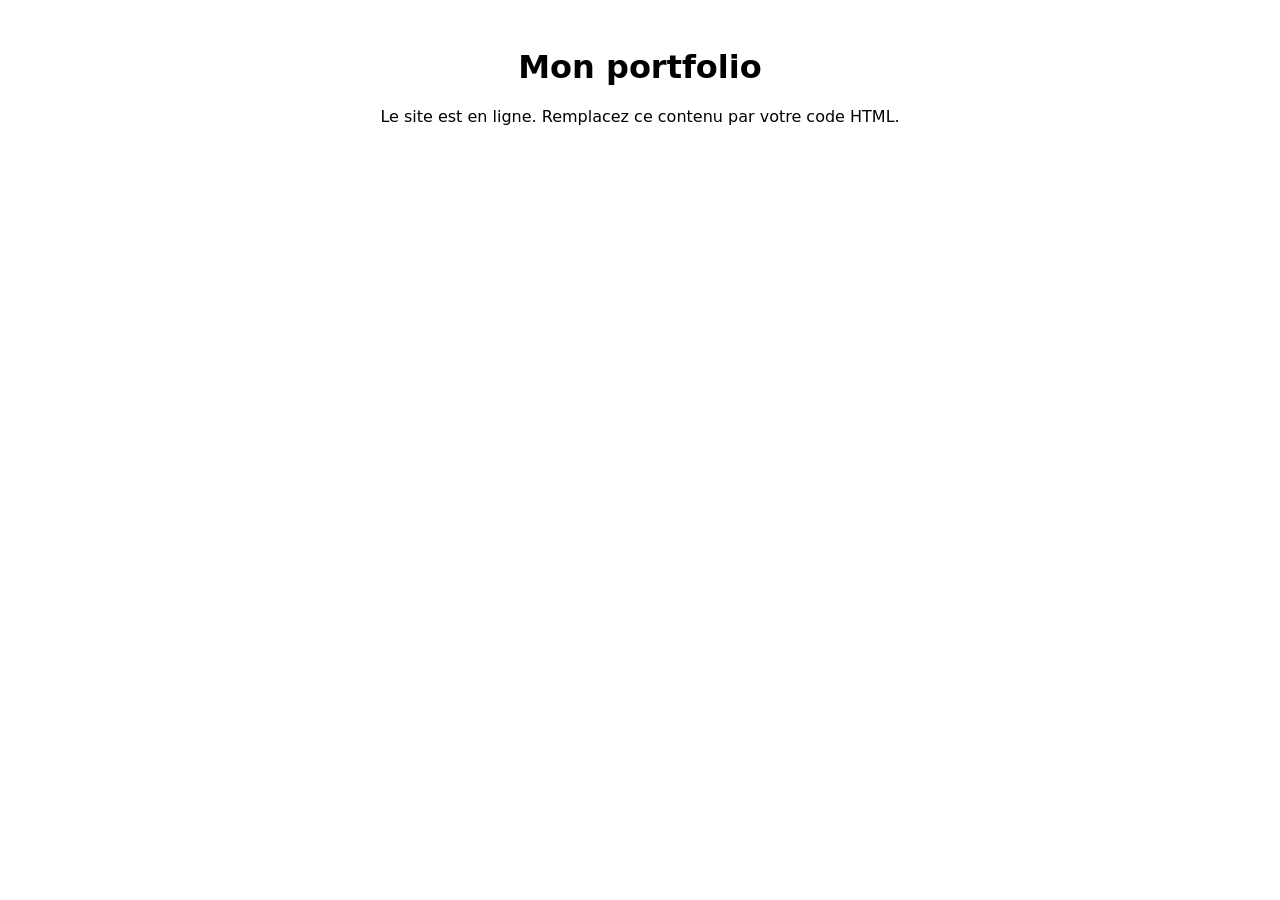
==== index.html @ 9a9c7403 "Create portfolio website" ====
<!doctype html>
<html lang="fr">
<head>
  <meta charset="utf-8">
  <meta name="viewport" content="width=device-width, initial-scale=1">
  <title>Mon portfolio</title>
  <style>
    body {
      max-width: 720px;
      margin: 3rem auto;
      padding: 0 1rem;
      font-family: system-ui, sans-serif;
      text-align: center;
    }
  </style>
</head>
<body>
  <h1>Mon portfolio</h1>
  <p>Le site est en ligne. Remplacez ce contenu par votre code HTML.</p>
</body>
</html>
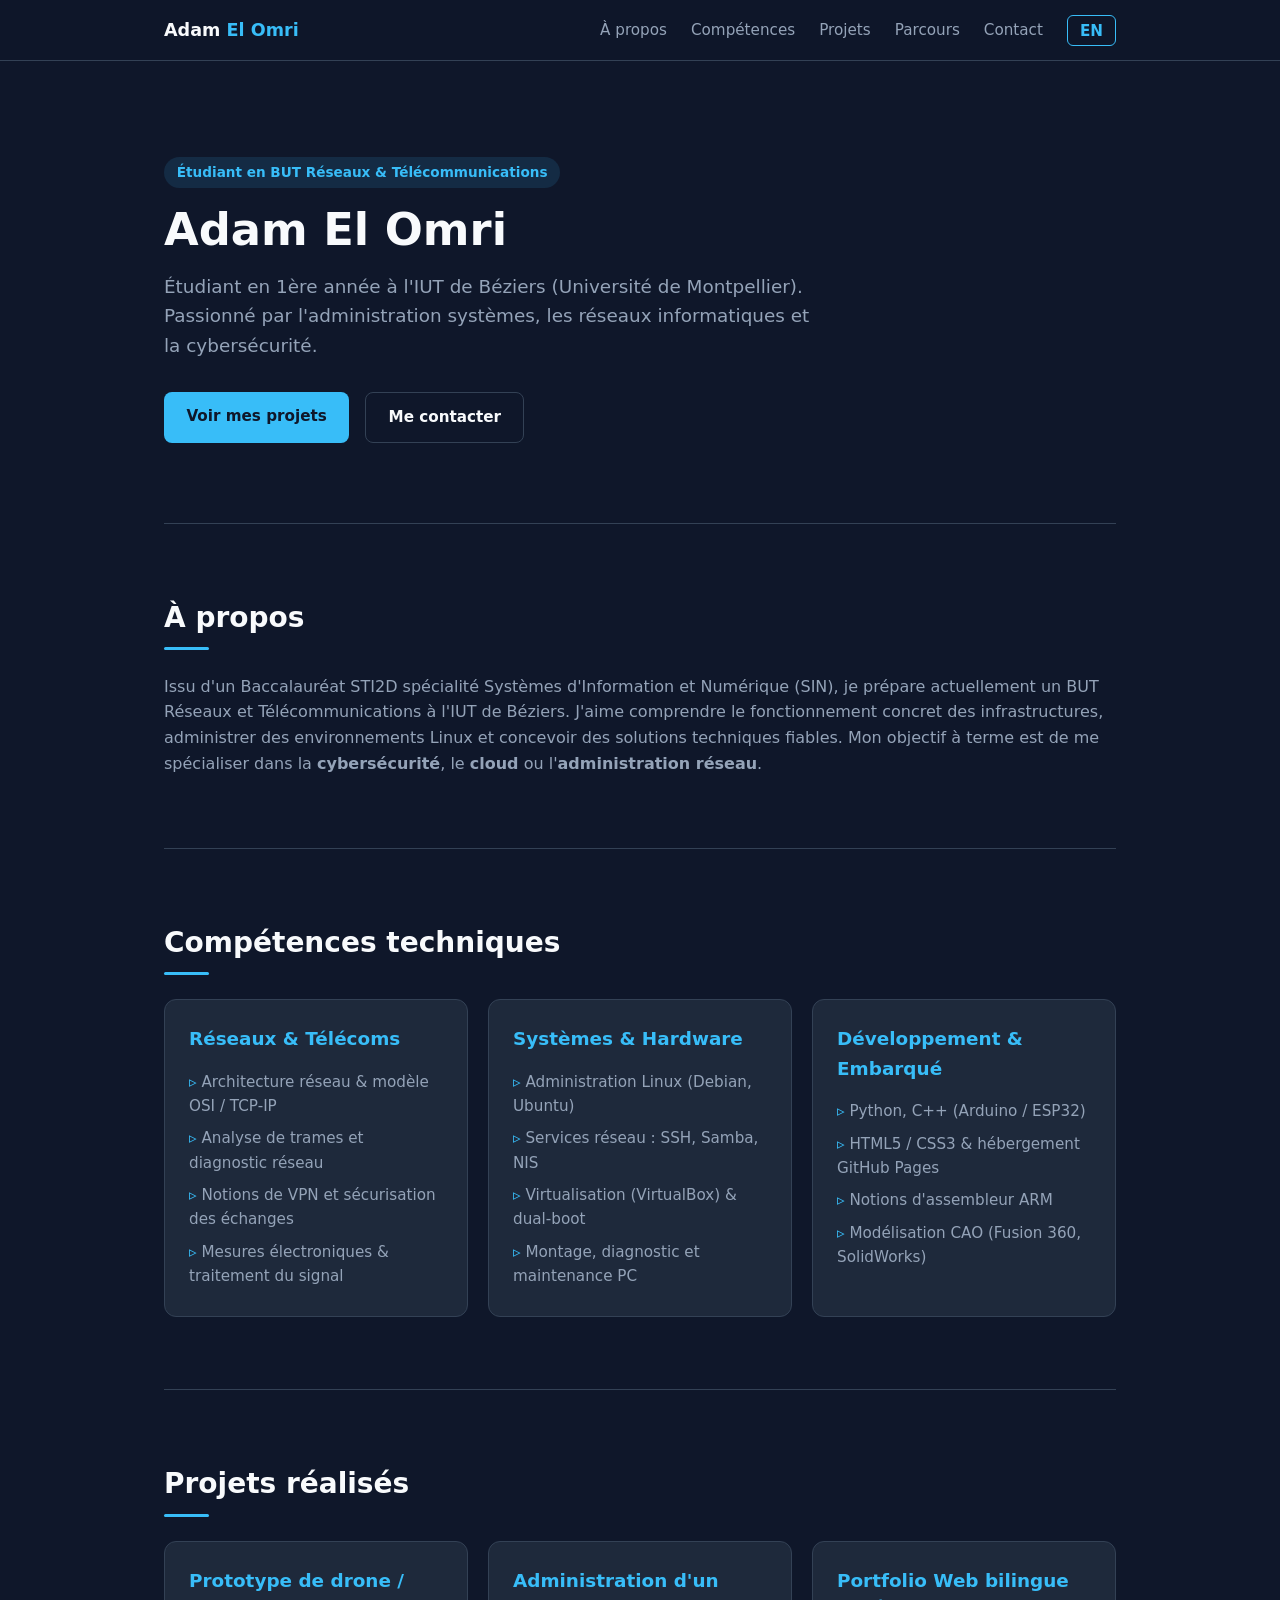
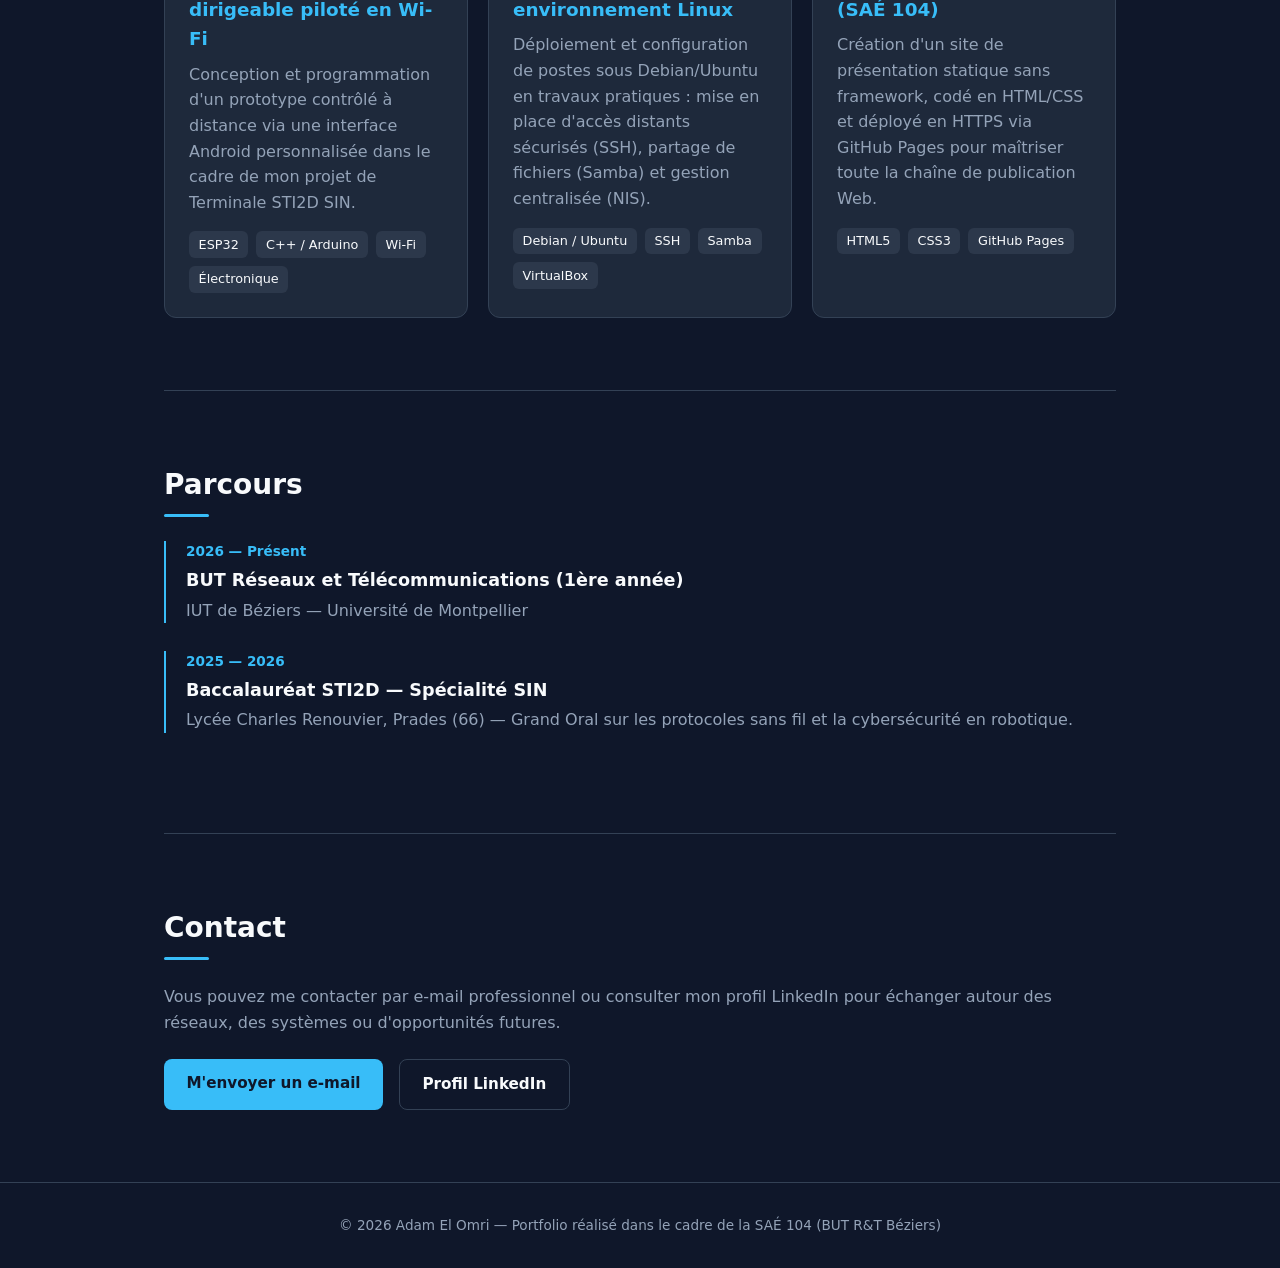
==== commit cbfef9ae: "Replace portfolio with bilingual website" ====
--- a/index.html
+++ b/index.html
@@ -1,21 +1,159 @@
-<!doctype html>
+<!DOCTYPE html>
 <html lang="fr">
 <head>
-  <meta charset="utf-8">
-  <meta name="viewport" content="width=device-width, initial-scale=1">
-  <title>Mon portfolio</title>
-  <style>
-    body {
-      max-width: 720px;
-      margin: 3rem auto;
-      padding: 0 1rem;
-      font-family: system-ui, sans-serif;
-      text-align: center;
-    }
-  </style>
+  <meta charset="UTF-8">
+  <meta name="viewport" content="width=device-width, initial-scale=1.0">
+  <title>Adam El Omri — Portfolio BUT R&T</title>
+  <link rel="stylesheet" href="style.css">
 </head>
 <body>
-  <h1>Mon portfolio</h1>
-  <p>Le site est en ligne. Remplacez ce contenu par votre code HTML.</p>
+
+  <header>
+    <nav>
+      <a href="#" class="logo">Adam <span>El Omri</span></a>
+      <ul class="nav-links">
+        <li><a href="#apropos">À propos</a></li>
+        <li><a href="#competences">Compétences</a></li>
+        <li><a href="#projets">Projets</a></li>
+        <li><a href="#parcours">Parcours</a></li>
+        <li><a href="#contact">Contact</a></li>
+        <li><a href="index-en.html" class="lang-btn">EN</a></li>
+      </ul>
+    </nav>
+  </header>
+
+  <main>
+    <section class="hero">
+      <span class="badge">Étudiant en BUT Réseaux & Télécommunications</span>
+      <h1>Adam El Omri</h1>
+      <p>
+        Étudiant en 1ère année à l'IUT de Béziers (Université de Montpellier).
+        Passionné par l'administration systèmes, les réseaux informatiques et la cybersécurité.
+      </p>
+      <div class="cta-group">
+        <a href="#projets" class="btn btn-primary">Voir mes projets</a>
+        <a href="#contact" class="btn btn-secondary">Me contacter</a>
+      </div>
+    </section>
+
+    <section id="apropos">
+      <h2>À propos</h2>
+      <p>
+        Issu d'un Baccalauréat STI2D spécialité Systèmes d'Information et Numérique (SIN), je prépare actuellement
+        un BUT Réseaux et Télécommunications à l'IUT de Béziers. J'aime comprendre le fonctionnement concret des
+        infrastructures, administrer des environnements Linux et concevoir des solutions techniques fiables.
+        Mon objectif à terme est de me spécialiser dans la <strong>cybersécurité</strong>, le <strong>cloud</strong>
+        ou l'<strong>administration réseau</strong>.
+      </p>
+    </section>
+
+    <section id="competences">
+      <h2>Compétences techniques</h2>
+      <div class="grid">
+        <div class="card">
+          <h3>Réseaux & Télécoms</h3>
+          <ul>
+            <li>Architecture réseau & modèle OSI / TCP-IP</li>
+            <li>Analyse de trames et diagnostic réseau</li>
+            <li>Notions de VPN et sécurisation des échanges</li>
+            <li>Mesures électroniques & traitement du signal</li>
+          </ul>
+        </div>
+        <div class="card">
+          <h3>Systèmes & Hardware</h3>
+          <ul>
+            <li>Administration Linux (Debian, Ubuntu)</li>
+            <li>Services réseau : SSH, Samba, NIS</li>
+            <li>Virtualisation (VirtualBox) & dual-boot</li>
+            <li>Montage, diagnostic et maintenance PC</li>
+          </ul>
+        </div>
+        <div class="card">
+          <h3>Développement & Embarqué</h3>
+          <ul>
+            <li>Python, C++ (Arduino / ESP32)</li>
+            <li>HTML5 / CSS3 & hébergement GitHub Pages</li>
+            <li>Notions d'assembleur ARM</li>
+            <li>Modélisation CAO (Fusion 360, SolidWorks)</li>
+          </ul>
+        </div>
+      </div>
+    </section>
+
+    <section id="projets">
+      <h2>Projets réalisés</h2>
+      <div class="grid">
+        <div class="card">
+          <h3>Prototype de drone / dirigeable piloté en Wi-Fi</h3>
+          <p>
+            Conception et programmation d'un prototype contrôlé à distance via une interface Android personnalisée
+            dans le cadre de mon projet de Terminale STI2D SIN.
+          </p>
+          <div class="tags">
+            <span class="tag">ESP32</span>
+            <span class="tag">C++ / Arduino</span>
+            <span class="tag">Wi-Fi</span>
+            <span class="tag">Électronique</span>
+          </div>
+        </div>
+        <div class="card">
+          <h3>Administration d'un environnement Linux</h3>
+          <p>
+            Déploiement et configuration de postes sous Debian/Ubuntu en travaux pratiques : mise en place
+            d'accès distants sécurisés (SSH), partage de fichiers (Samba) et gestion centralisée (NIS).
+          </p>
+          <div class="tags">
+            <span class="tag">Debian / Ubuntu</span>
+            <span class="tag">SSH</span>
+            <span class="tag">Samba</span>
+            <span class="tag">VirtualBox</span>
+          </div>
+        </div>
+        <div class="card">
+          <h3>Portfolio Web bilingue (SAÉ 104)</h3>
+          <p>
+            Création d'un site de présentation statique sans framework, codé en HTML/CSS et déployé en HTTPS
+            via GitHub Pages pour maîtriser toute la chaîne de publication Web.
+          </p>
+          <div class="tags">
+            <span class="tag">HTML5</span>
+            <span class="tag">CSS3</span>
+            <span class="tag">GitHub Pages</span>
+          </div>
+        </div>
+      </div>
+    </section>
+
+    <section id="parcours">
+      <h2>Parcours</h2>
+      <div class="timeline-item">
+        <div class="timeline-date">2026 — Présent</div>
+        <div class="timeline-title">BUT Réseaux et Télécommunications (1ère année)</div>
+        <p>IUT de Béziers — Université de Montpellier</p>
+      </div>
+      <div class="timeline-item">
+        <div class="timeline-date">2025 — 2026</div>
+        <div class="timeline-title">Baccalauréat STI2D — Spécialité SIN</div>
+        <p>Lycée Charles Renouvier, Prades (66) — Grand Oral sur les protocoles sans fil et la cybersécurité en robotique.</p>
+      </div>
+    </section>
+
+    <section id="contact">
+      <h2>Contact</h2>
+      <p style="margin-bottom: 1.5rem;">
+        Vous pouvez me contacter par e-mail professionnel ou consulter mon profil LinkedIn pour échanger
+        autour des réseaux, des systèmes ou d'opportunités futures.
+      </p>
+      <div class="cta-group">
+        <a href="mailto:prenom.nom.pro@gmail.com" class="btn btn-primary">M'envoyer un e-mail</a>
+        <a href="https://www.linkedin.com/in/ton-profil/" target="_blank" rel="noopener noreferrer" class="btn btn-secondary">Profil LinkedIn</a>
+      </div>
+    </section>
+  </main>
+
+  <footer>
+    © 2026 Adam El Omri — Portfolio réalisé dans le cadre de la SAÉ 104 (BUT R&T Béziers)
+  </footer>
+
 </body>
 </html>
--- a/style.css
+++ b/style.css
@@ -0,0 +1,266 @@
+:root {
+  --bg: #0f172a;
+  --surface: #1e293b;
+  --text: #f8fafc;
+  --muted: #94a3b8;
+  --accent: #38bdf8;
+  --accent-hover: #0284c7;
+  --border: #334155;
+}
+
+* {
+  box-sizing: border-box;
+  margin: 0;
+  padding: 0;
+}
+
+html {
+  scroll-behavior: smooth;
+}
+
+body {
+  font-family: system-ui, -apple-system, BlinkMacSystemFont, "Segoe UI", Roboto, sans-serif;
+  background-color: var(--bg);
+  color: var(--text);
+  line-height: 1.6;
+}
+
+header {
+  position: sticky;
+  top: 0;
+  background: rgba(15, 23, 42, 0.9);
+  backdrop-filter: blur(10px);
+  border-bottom: 1px solid var(--border);
+  z-index: 100;
+}
+
+nav {
+  max-width: 1000px;
+  margin: 0 auto;
+  padding: 1rem 1.5rem;
+  display: flex;
+  justify-content: space-between;
+  align-items: center;
+}
+
+.logo {
+  font-weight: 700;
+  font-size: 1.1rem;
+  color: var(--text);
+  text-decoration: none;
+}
+
+.logo span {
+  color: var(--accent);
+}
+
+.nav-links {
+  display: flex;
+  align-items: center;
+  gap: 1.5rem;
+  list-style: none;
+}
+
+.nav-links a {
+  color: var(--muted);
+  text-decoration: none;
+  font-size: 0.95rem;
+  transition: color 0.2s;
+}
+
+.nav-links a:hover {
+  color: var(--text);
+}
+
+.lang-btn {
+  padding: 0.35rem 0.75rem;
+  border: 1px solid var(--accent);
+  border-radius: 6px;
+  color: var(--accent) !important;
+  font-weight: 600;
+}
+
+.lang-btn:hover {
+  background: var(--accent);
+  color: var(--bg) !important;
+}
+
+main {
+  max-width: 1000px;
+  margin: 0 auto;
+  padding: 0 1.5rem;
+}
+
+section {
+  padding: 4.5rem 0;
+  border-bottom: 1px solid var(--border);
+}
+
+section:last-child {
+  border-bottom: none;
+}
+
+h1 {
+  font-size: 2.8rem;
+  line-height: 1.15;
+  margin-bottom: 1rem;
+}
+
+h2 {
+  font-size: 1.75rem;
+  margin-bottom: 1.5rem;
+  color: var(--text);
+}
+
+h2::after {
+  content: "";
+  display: block;
+  width: 45px;
+  height: 3px;
+  background: var(--accent);
+  margin-top: 0.4rem;
+  border-radius: 2px;
+}
+
+h3 {
+  font-size: 1.15rem;
+  margin-bottom: 0.5rem;
+  color: var(--accent);
+}
+
+p {
+  color: var(--muted);
+}
+
+.hero {
+  padding: 6rem 0 5rem;
+}
+
+.badge {
+  display: inline-block;
+  padding: 0.3rem 0.8rem;
+  background: rgba(56, 189, 248, 0.12);
+  color: var(--accent);
+  border-radius: 999px;
+  font-size: 0.85rem;
+  font-weight: 600;
+  margin-bottom: 1rem;
+}
+
+.hero p {
+  font-size: 1.15rem;
+  max-width: 650px;
+  margin-bottom: 2rem;
+}
+
+.cta-group {
+  display: flex;
+  gap: 1rem;
+  flex-wrap: wrap;
+}
+
+.btn {
+  display: inline-block;
+  padding: 0.75rem 1.4rem;
+  border-radius: 8px;
+  text-decoration: none;
+  font-weight: 600;
+  font-size: 0.95rem;
+  transition: all 0.2s;
+}
+
+.btn-primary {
+  background: var(--accent);
+  color: var(--bg);
+}
+
+.btn-primary:hover {
+  background: var(--accent-hover);
+  color: var(--text);
+}
+
+.btn-secondary {
+  border: 1px solid var(--border);
+  color: var(--text);
+}
+
+.btn-secondary:hover {
+  border-color: var(--accent);
+  color: var(--accent);
+}
+
+.grid {
+  display: grid;
+  grid-template-columns: repeat(auto-fit, minmax(260px, 1fr));
+  gap: 1.25rem;
+}
+
+.card {
+  background: var(--surface);
+  border: 1px solid var(--border);
+  border-radius: 12px;
+  padding: 1.5rem;
+}
+
+.card ul {
+  list-style: none;
+  margin-top: 0.75rem;
+}
+
+.card li {
+  color: var(--muted);
+  font-size: 0.95rem;
+  padding: 0.25rem 0;
+}
+
+.card li::before {
+  content: "▹ ";
+  color: var(--accent);
+}
+
+.tags {
+  display: flex;
+  flex-wrap: wrap;
+  gap: 0.5rem;
+  margin-top: 1rem;
+}
+
+.tag {
+  font-size: 0.8rem;
+  padding: 0.2rem 0.6rem;
+  background: rgba(148, 163, 184, 0.12);
+  color: var(--text);
+  border-radius: 6px;
+}
+
+.timeline-item {
+  border-left: 2px solid var(--accent);
+  padding-left: 1.25rem;
+  margin-bottom: 1.75rem;
+}
+
+.timeline-date {
+  font-size: 0.85rem;
+  color: var(--accent);
+  font-weight: 600;
+}
+
+.timeline-title {
+  font-size: 1.1rem;
+  color: var(--text);
+  font-weight: 600;
+  margin: 0.2rem 0;
+}
+
+footer {
+  text-align: center;
+  padding: 2rem 1.5rem;
+  color: var(--muted);
+  font-size: 0.85rem;
+  border-top: 1px solid var(--border);
+}
+
+@media (max-width: 640px) {
+  h1 { font-size: 2rem; }
+  .nav-links li:not(:last-child) { display: none; }
+}
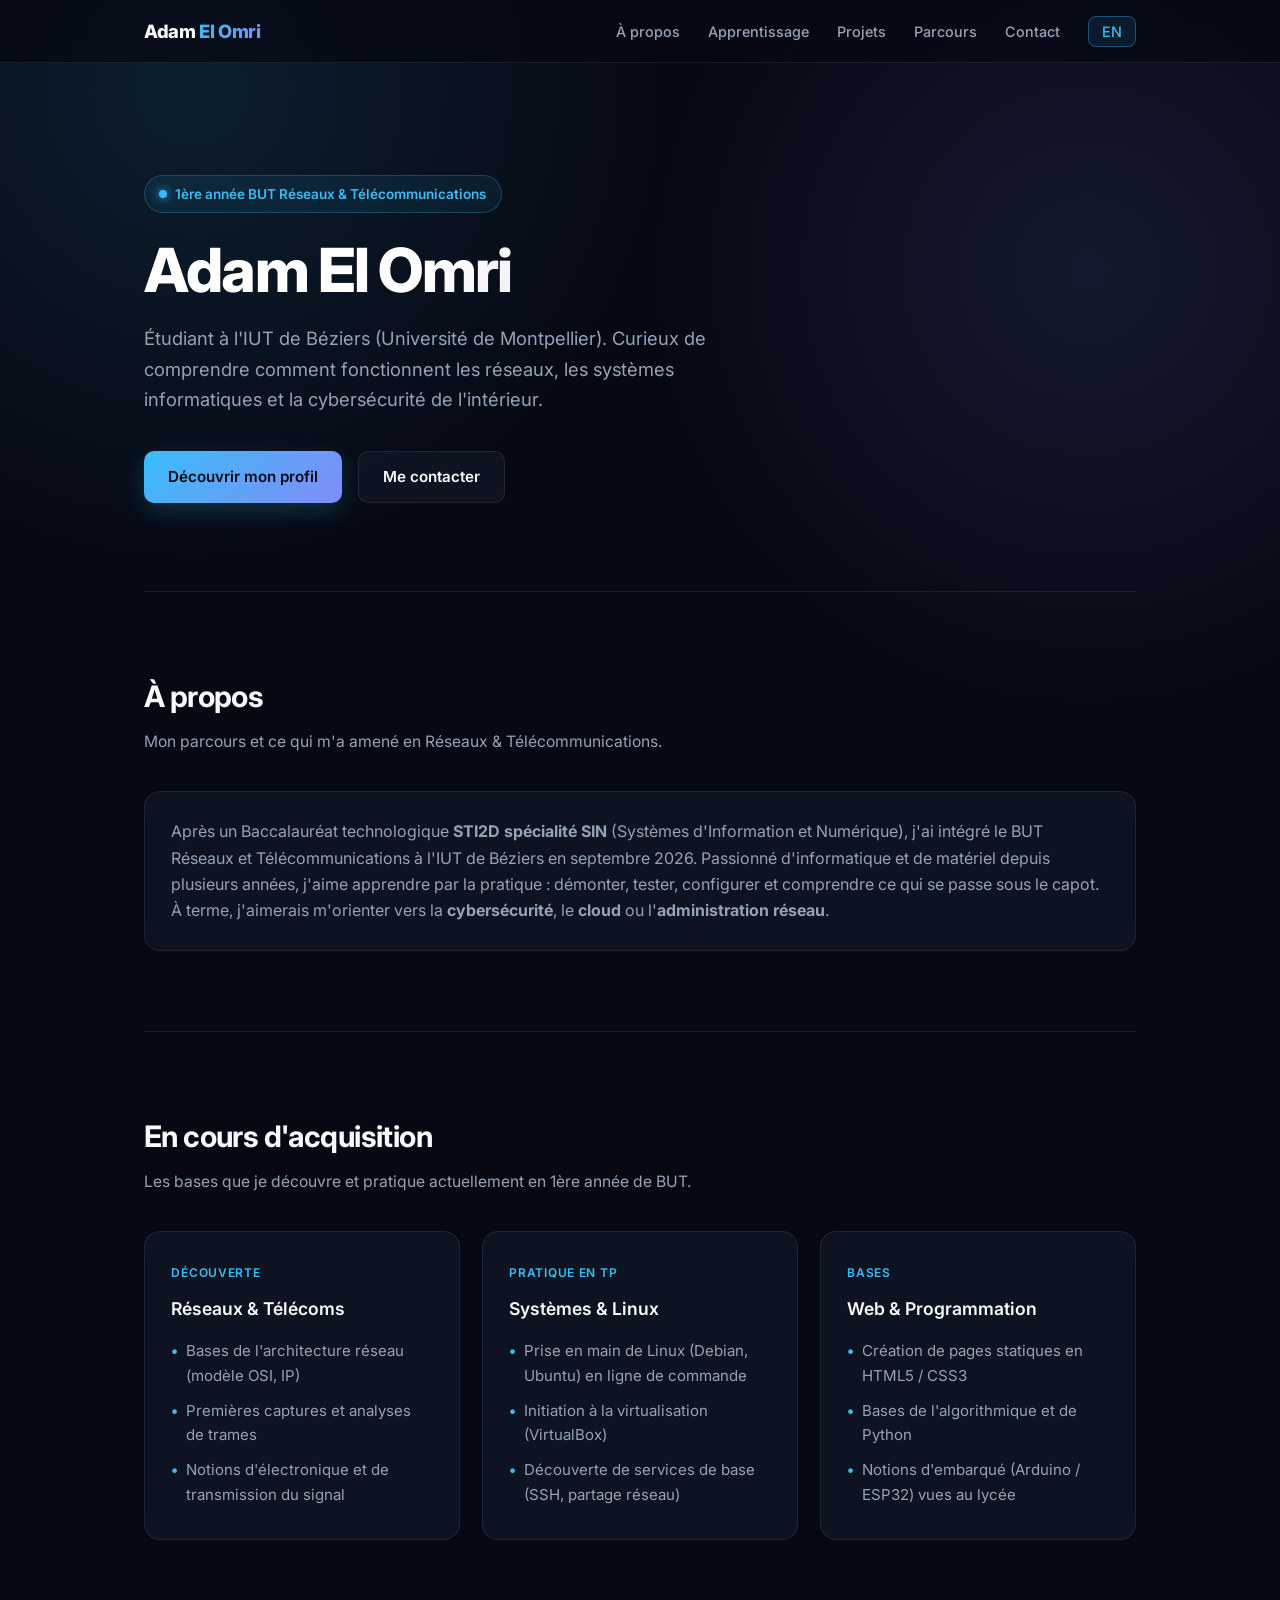
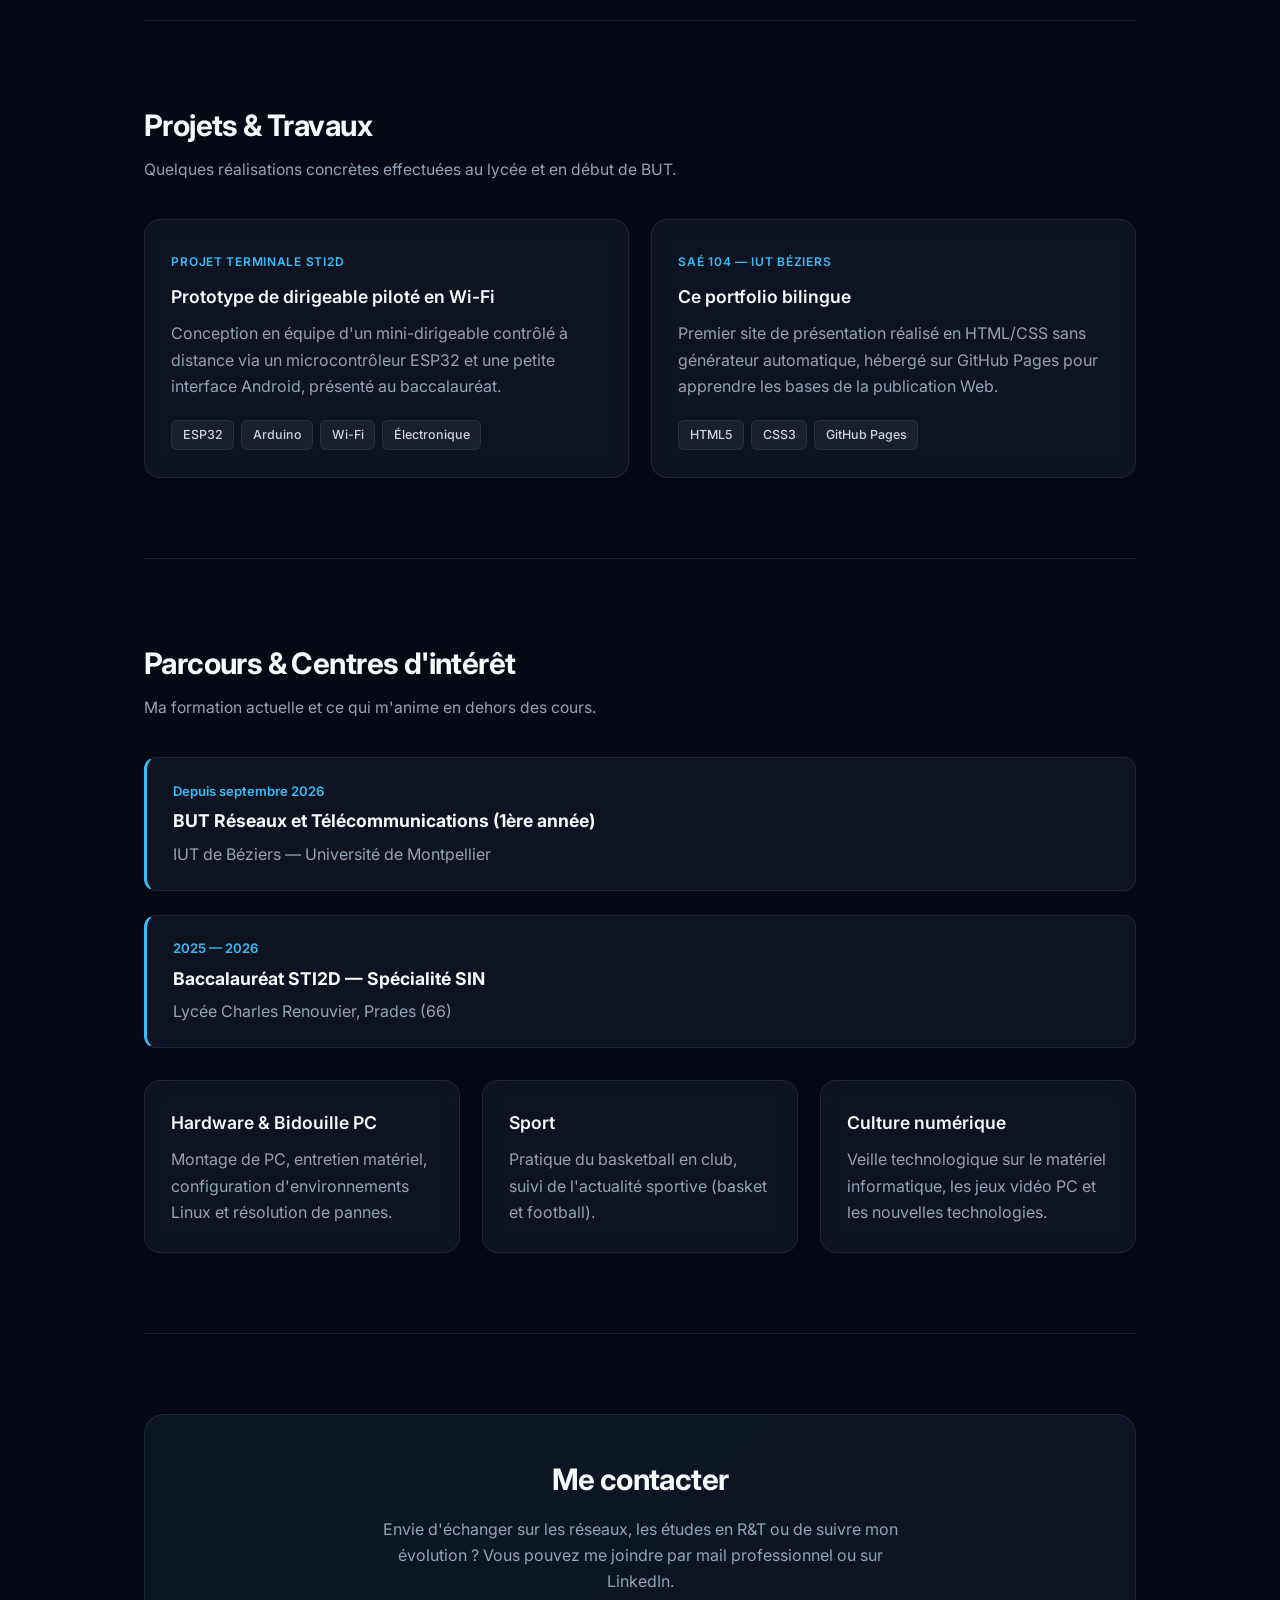
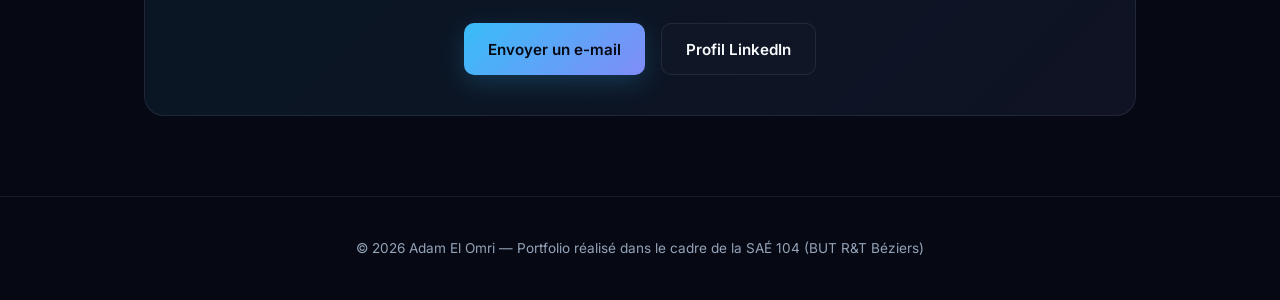
==== commit 9fb06f5a: "Apply updated bilingual portfolio design" ====
--- a/index.html
+++ b/index.html
@@ -3,7 +3,7 @@
 <head>
   <meta charset="UTF-8">
   <meta name="viewport" content="width=device-width, initial-scale=1.0">
-  <title>Adam El Omri — Portfolio BUT R&T</title>
+  <title>Adam El Omri — Étudiant en BUT R&T</title>
   <link rel="stylesheet" href="style.css">
 </head>
 <body>
@@ -13,7 +13,7 @@
       <a href="#" class="logo">Adam <span>El Omri</span></a>
       <ul class="nav-links">
         <li><a href="#apropos">À propos</a></li>
-        <li><a href="#competences">Compétences</a></li>
+        <li><a href="#apprentissage">Apprentissage</a></li>
         <li><a href="#projets">Projets</a></li>
         <li><a href="#parcours">Parcours</a></li>
         <li><a href="#contact">Contact</a></li>
@@ -24,96 +24,90 @@
 
   <main>
     <section class="hero">
-      <span class="badge">Étudiant en BUT Réseaux & Télécommunications</span>
+      <div class="badge"><span class="dot"></span> 1ère année BUT Réseaux & Télécommunications</div>
       <h1>Adam El Omri</h1>
       <p>
-        Étudiant en 1ère année à l'IUT de Béziers (Université de Montpellier).
-        Passionné par l'administration systèmes, les réseaux informatiques et la cybersécurité.
+        Étudiant à l'IUT de Béziers (Université de Montpellier). Curieux de comprendre comment fonctionnent 
+        les réseaux, les systèmes informatiques et la cybersécurité de l'intérieur.
       </p>
       <div class="cta-group">
-        <a href="#projets" class="btn btn-primary">Voir mes projets</a>
+        <a href="#apprentissage" class="btn btn-primary">Découvrir mon profil</a>
         <a href="#contact" class="btn btn-secondary">Me contacter</a>
       </div>
     </section>
 
     <section id="apropos">
       <h2>À propos</h2>
-      <p>
-        Issu d'un Baccalauréat STI2D spécialité Systèmes d'Information et Numérique (SIN), je prépare actuellement
-        un BUT Réseaux et Télécommunications à l'IUT de Béziers. J'aime comprendre le fonctionnement concret des
-        infrastructures, administrer des environnements Linux et concevoir des solutions techniques fiables.
-        Mon objectif à terme est de me spécialiser dans la <strong>cybersécurité</strong>, le <strong>cloud</strong>
-        ou l'<strong>administration réseau</strong>.
-      </p>
+      <p class="section-sub">Mon parcours et ce qui m'a amené en Réseaux & Télécommunications.</p>
+      <div class="card">
+        <p>
+          Après un Baccalauréat technologique <strong>STI2D spécialité SIN</strong> (Systèmes d'Information et Numérique), 
+          j'ai intégré le BUT Réseaux et Télécommunications à l'IUT de Béziers en septembre 2026. 
+          Passionné d'informatique et de matériel depuis plusieurs années, j'aime apprendre par la pratique : démonter, 
+          tester, configurer et comprendre ce qui se passe sous le capot. À terme, j'aimerais m'orienter vers 
+          la <strong>cybersécurité</strong>, le <strong>cloud</strong> ou l'<strong>administration réseau</strong>.
+        </p>
+      </div>
     </section>
 
-    <section id="competences">
-      <h2>Compétences techniques</h2>
+    <section id="apprentissage">
+      <h2>En cours d'acquisition</h2>
+      <p class="section-sub">Les bases que je découvre et pratique actuellement en 1ère année de BUT.</p>
       <div class="grid">
         <div class="card">
+          <span class="card-label">Découverte</span>
           <h3>Réseaux & Télécoms</h3>
           <ul>
-            <li>Architecture réseau & modèle OSI / TCP-IP</li>
-            <li>Analyse de trames et diagnostic réseau</li>
-            <li>Notions de VPN et sécurisation des échanges</li>
-            <li>Mesures électroniques & traitement du signal</li>
+            <li>Bases de l'architecture réseau (modèle OSI, IP)</li>
+            <li>Premières captures et analyses de trames</li>
+            <li>Notions d'électronique et de transmission du signal</li>
           </ul>
         </div>
         <div class="card">
-          <h3>Systèmes & Hardware</h3>
+          <span class="card-label">Pratique en TP</span>
+          <h3>Systèmes & Linux</h3>
           <ul>
-            <li>Administration Linux (Debian, Ubuntu)</li>
-            <li>Services réseau : SSH, Samba, NIS</li>
-            <li>Virtualisation (VirtualBox) & dual-boot</li>
-            <li>Montage, diagnostic et maintenance PC</li>
+            <li>Prise en main de Linux (Debian, Ubuntu) en ligne de commande</li>
+            <li>Initiation à la virtualisation (VirtualBox)</li>
+            <li>Découverte de services de base (SSH, partage réseau)</li>
           </ul>
         </div>
         <div class="card">
-          <h3>Développement & Embarqué</h3>
+          <span class="card-label">Bases</span>
+          <h3>Web & Programmation</h3>
           <ul>
-            <li>Python, C++ (Arduino / ESP32)</li>
-            <li>HTML5 / CSS3 & hébergement GitHub Pages</li>
-            <li>Notions d'assembleur ARM</li>
-            <li>Modélisation CAO (Fusion 360, SolidWorks)</li>
+            <li>Création de pages statiques en HTML5 / CSS3</li>
+            <li>Bases de l'algorithmique et de Python</li>
+            <li>Notions d'embarqué (Arduino / ESP32) vues au lycée</li>
           </ul>
         </div>
       </div>
     </section>
 
     <section id="projets">
-      <h2>Projets réalisés</h2>
+      <h2>Projets & Travaux</h2>
+      <p class="section-sub">Quelques réalisations concrètes effectuées au lycée et en début de BUT.</p>
       <div class="grid">
         <div class="card">
-          <h3>Prototype de drone / dirigeable piloté en Wi-Fi</h3>
+          <span class="card-label">Projet Terminale STI2D</span>
+          <h3>Prototype de dirigeable piloté en Wi-Fi</h3>
           <p>
-            Conception et programmation d'un prototype contrôlé à distance via une interface Android personnalisée
-            dans le cadre de mon projet de Terminale STI2D SIN.
+            Conception en équipe d'un mini-dirigeable contrôlé à distance via un microcontrôleur ESP32 
+            et une petite interface Android, présenté au baccalauréat.
           </p>
           <div class="tags">
             <span class="tag">ESP32</span>
-            <span class="tag">C++ / Arduino</span>
+            <span class="tag">Arduino</span>
             <span class="tag">Wi-Fi</span>
             <span class="tag">Électronique</span>
           </div>
         </div>
         <div class="card">
-          <h3>Administration d'un environnement Linux</h3>
+          <span class="card-label">SAÉ 104 — IUT Béziers</span>
+          <h3>Ce portfolio bilingue</h3>
           <p>
-            Déploiement et configuration de postes sous Debian/Ubuntu en travaux pratiques : mise en place
-            d'accès distants sécurisés (SSH), partage de fichiers (Samba) et gestion centralisée (NIS).
-          </p>
-          <div class="tags">
-            <span class="tag">Debian / Ubuntu</span>
-            <span class="tag">SSH</span>
-            <span class="tag">Samba</span>
-            <span class="tag">VirtualBox</span>
-          </div>
-        </div>
-        <div class="card">
-          <h3>Portfolio Web bilingue (SAÉ 104)</h3>
-          <p>
-            Création d'un site de présentation statique sans framework, codé en HTML/CSS et déployé en HTTPS
-            via GitHub Pages pour maîtriser toute la chaîne de publication Web.
+            Premier site de présentation réalisé en HTML/CSS sans générateur automatique, hébergé 
+            sur GitHub Pages pour apprendre les bases de la publication Web.
           </p>
           <div class="tags">
             <span class="tag">HTML5</span>
@@ -125,28 +119,48 @@
     </section>
 
     <section id="parcours">
-      <h2>Parcours</h2>
-      <div class="timeline-item">
-        <div class="timeline-date">2026 — Présent</div>
-        <div class="timeline-title">BUT Réseaux et Télécommunications (1ère année)</div>
-        <p>IUT de Béziers — Université de Montpellier</p>
+      <h2>Parcours & Centres d'intérêt</h2>
+      <p class="section-sub">Ma formation actuelle et ce qui m'anime en dehors des cours.</p>
+      <div class="timeline" style="margin-bottom: 2rem;">
+        <div class="timeline-item">
+          <div class="timeline-date">Depuis septembre 2026</div>
+          <div class="timeline-title">BUT Réseaux et Télécommunications (1ère année)</div>
+          <p>IUT de Béziers — Université de Montpellier</p>
+        </div>
+        <div class="timeline-item">
+          <div class="timeline-date">2025 — 2026</div>
+          <div class="timeline-title">Baccalauréat STI2D — Spécialité SIN</div>
+          <p>Lycée Charles Renouvier, Prades (66)</p>
+        </div>
       </div>
-      <div class="timeline-item">
-        <div class="timeline-date">2025 — 2026</div>
-        <div class="timeline-title">Baccalauréat STI2D — Spécialité SIN</div>
-        <p>Lycée Charles Renouvier, Prades (66) — Grand Oral sur les protocoles sans fil et la cybersécurité en robotique.</p>
+
+      <div class="grid">
+        <div class="card">
+          <h3>Hardware & Bidouille PC</h3>
+          <p>Montage de PC, entretien matériel, configuration d'environnements Linux et résolution de pannes.</p>
+        </div>
+        <div class="card">
+          <h3>Sport</h3>
+          <p>Pratique du basketball en club, suivi de l'actualité sportive (basket et football).</p>
+        </div>
+        <div class="card">
+          <h3>Culture numérique</h3>
+          <p>Veille technologique sur le matériel informatique, les jeux vidéo PC et les nouvelles technologies.</p>
+        </div>
       </div>
     </section>
 
     <section id="contact">
-      <h2>Contact</h2>
-      <p style="margin-bottom: 1.5rem;">
-        Vous pouvez me contacter par e-mail professionnel ou consulter mon profil LinkedIn pour échanger
-        autour des réseaux, des systèmes ou d'opportunités futures.
-      </p>
-      <div class="cta-group">
-        <a href="mailto:prenom.nom.pro@gmail.com" class="btn btn-primary">M'envoyer un e-mail</a>
-        <a href="https://www.linkedin.com/in/ton-profil/" target="_blank" rel="noopener noreferrer" class="btn btn-secondary">Profil LinkedIn</a>
+      <div class="contact-box">
+        <h2>Me contacter</h2>
+        <p>
+          Envie d'échanger sur les réseaux, les études en R&T ou de suivre mon évolution ? 
+          Vous pouvez me joindre par mail professionnel ou sur LinkedIn.
+        </p>
+        <div class="cta-group">
+          <a href="mailto:prenom.nom.pro@gmail.com" class="btn btn-primary">Envoyer un e-mail</a>
+          <a href="https://www.linkedin.com/in/ton-profil/" target="_blank" rel="noopener noreferrer" class="btn btn-secondary">Profil LinkedIn</a>
+        </div>
       </div>
     </section>
   </main>
@@ -156,4 +170,4 @@
   </footer>
 
 </body>
-</html>
+</html>
--- a/style.css
+++ b/style.css
@@ -1,11 +1,15 @@
+@import url('https://fonts.googleapis.com/css2?family=Inter:wght@400;500;600;700;800&display=swap');
+
 :root {
-  --bg: #0f172a;
-  --surface: #1e293b;
+  --bg: #060913;
+  --surface: rgba(17, 25, 40, 0.65);
+  --surface-hover: rgba(30, 41, 59, 0.75);
   --text: #f8fafc;
   --muted: #94a3b8;
   --accent: #38bdf8;
-  --accent-hover: #0284c7;
-  --border: #334155;
+  --accent-2: #818cf8;
+  --border: rgba(255, 255, 255, 0.08);
+  --border-hover: rgba(56, 189, 248, 0.4);
 }
 
 * {
@@ -19,23 +23,29 @@
 }
 
 body {
-  font-family: system-ui, -apple-system, BlinkMacSystemFont, "Segoe UI", Roboto, sans-serif;
+  font-family: 'Inter', system-ui, -apple-system, sans-serif;
   background-color: var(--bg);
-  color: var(--text);
-  line-height: 1.6;
-}
-
+  background-image:
+    radial-gradient(circle at 15% 10%, rgba(56, 189, 248, 0.12), transparent 35%),
+    radial-gradient(circle at 85% 30%, rgba(129, 140, 248, 0.12), transparent 35%);
+  background-attachment: fixed;
+  color: var(--text);
+  line-height: 1.65;
+}
+
+/* Navigation */
 header {
   position: sticky;
   top: 0;
-  background: rgba(15, 23, 42, 0.9);
-  backdrop-filter: blur(10px);
+  background: rgba(6, 9, 19, 0.75);
+  backdrop-filter: blur(14px);
+  -webkit-backdrop-filter: blur(14px);
   border-bottom: 1px solid var(--border);
   z-index: 100;
 }
 
 nav {
-  max-width: 1000px;
+  max-width: 1040px;
   margin: 0 auto;
   padding: 1rem 1.5rem;
   display: flex;
@@ -44,28 +54,32 @@
 }
 
 .logo {
-  font-weight: 700;
-  font-size: 1.1rem;
+  font-weight: 800;
+  font-size: 1.15rem;
+  letter-spacing: -0.02em;
   color: var(--text);
   text-decoration: none;
 }
 
 .logo span {
-  color: var(--accent);
+  background: linear-gradient(135deg, var(--accent), var(--accent-2));
+  -webkit-background-clip: text;
+  -webkit-text-fill-color: transparent;
 }
 
 .nav-links {
   display: flex;
   align-items: center;
-  gap: 1.5rem;
+  gap: 1.75rem;
   list-style: none;
 }
 
 .nav-links a {
   color: var(--muted);
   text-decoration: none;
-  font-size: 0.95rem;
-  transition: color 0.2s;
+  font-size: 0.9rem;
+  font-weight: 500;
+  transition: color 0.2s ease;
 }
 
 .nav-links a:hover {
@@ -73,11 +87,13 @@
 }
 
 .lang-btn {
-  padding: 0.35rem 0.75rem;
-  border: 1px solid var(--accent);
-  border-radius: 6px;
+  padding: 0.35rem 0.8rem;
+  background: rgba(56, 189, 248, 0.1);
+  border: 1px solid rgba(56, 189, 248, 0.35);
+  border-radius: 8px;
   color: var(--accent) !important;
   font-weight: 600;
+  transition: all 0.2s ease;
 }
 
 .lang-btn:hover {
@@ -85,14 +101,15 @@
   color: var(--bg) !important;
 }
 
+/* Layout */
 main {
-  max-width: 1000px;
+  max-width: 1040px;
   margin: 0 auto;
   padding: 0 1.5rem;
 }
 
 section {
-  padding: 4.5rem 0;
+  padding: 5rem 0;
   border-bottom: 1px solid var(--border);
 }
 
@@ -100,59 +117,76 @@
   border-bottom: none;
 }
 
-h1 {
-  font-size: 2.8rem;
-  line-height: 1.15;
-  margin-bottom: 1rem;
-}
-
-h2 {
-  font-size: 1.75rem;
-  margin-bottom: 1.5rem;
-  color: var(--text);
-}
-
-h2::after {
-  content: "";
-  display: block;
-  width: 45px;
-  height: 3px;
-  background: var(--accent);
-  margin-top: 0.4rem;
-  border-radius: 2px;
-}
-
-h3 {
-  font-size: 1.15rem;
-  margin-bottom: 0.5rem;
-  color: var(--accent);
-}
-
-p {
-  color: var(--muted);
-}
-
+/* Hero */
 .hero {
-  padding: 6rem 0 5rem;
+  padding: 7rem 0 5.5rem;
 }
 
 .badge {
-  display: inline-block;
-  padding: 0.3rem 0.8rem;
-  background: rgba(56, 189, 248, 0.12);
+  display: inline-flex;
+  align-items: center;
+  gap: 0.5rem;
+  padding: 0.4rem 0.9rem;
+  background: rgba(56, 189, 248, 0.08);
+  border: 1px solid rgba(56, 189, 248, 0.25);
   color: var(--accent);
   border-radius: 999px;
   font-size: 0.85rem;
   font-weight: 600;
-  margin-bottom: 1rem;
+  margin-bottom: 1.5rem;
+}
+
+.dot {
+  width: 8px;
+  height: 8px;
+  background: var(--accent);
+  border-radius: 50%;
+  box-shadow: 0 0 10px var(--accent);
+}
+
+h1 {
+  font-size: clamp(2.5rem, 5vw, 3.8rem);
+  font-weight: 800;
+  letter-spacing: -0.03em;
+  line-height: 1.1;
+  margin-bottom: 1.25rem;
+  background: linear-gradient(135deg, #ffffff 30%, #94a3b8 100%);
+  -webkit-background-clip: text;
+  -webkit-text-fill-color: transparent;
 }
 
 .hero p {
   font-size: 1.15rem;
-  max-width: 650px;
-  margin-bottom: 2rem;
-}
-
+  color: var(--muted);
+  max-width: 640px;
+  margin-bottom: 2.25rem;
+}
+
+h2 {
+  font-size: 1.85rem;
+  font-weight: 700;
+  letter-spacing: -0.02em;
+  margin-bottom: 0.5rem;
+}
+
+.section-sub {
+  color: var(--muted);
+  margin-bottom: 2.25rem;
+  font-size: 0.98rem;
+}
+
+h3 {
+  font-size: 1.1rem;
+  font-weight: 600;
+  color: var(--text);
+  margin-bottom: 0.6rem;
+}
+
+p {
+  color: var(--muted);
+}
+
+/* Buttons */
 .cta-group {
   display: flex;
   gap: 1rem;
@@ -160,46 +194,72 @@
 }
 
 .btn {
-  display: inline-block;
-  padding: 0.75rem 1.4rem;
-  border-radius: 8px;
+  display: inline-flex;
+  align-items: center;
+  gap: 0.5rem;
+  padding: 0.8rem 1.5rem;
+  border-radius: 10px;
   text-decoration: none;
   font-weight: 600;
   font-size: 0.95rem;
-  transition: all 0.2s;
+  transition: transform 0.2s ease, box-shadow 0.2s ease, background 0.2s ease, border-color 0.2s ease;
+}
+
+.btn:hover {
+  transform: translateY(-2px);
 }
 
 .btn-primary {
-  background: var(--accent);
-  color: var(--bg);
+  background: linear-gradient(135deg, var(--accent), var(--accent-2));
+  color: #060913;
+  box-shadow: 0 8px 24px rgba(56, 189, 248, 0.2);
 }
 
 .btn-primary:hover {
-  background: var(--accent-hover);
-  color: var(--text);
+  box-shadow: 0 12px 28px rgba(56, 189, 248, 0.35);
 }
 
 .btn-secondary {
+  background: var(--surface);
   border: 1px solid var(--border);
   color: var(--text);
 }
 
 .btn-secondary:hover {
-  border-color: var(--accent);
-  color: var(--accent);
-}
-
+  border-color: var(--border-hover);
+  background: var(--surface-hover);
+}
+
+/* Cards & Grids */
 .grid {
   display: grid;
-  grid-template-columns: repeat(auto-fit, minmax(260px, 1fr));
-  gap: 1.25rem;
+  grid-template-columns: repeat(auto-fit, minmax(280px, 1fr));
+  gap: 1.35rem;
 }
 
 .card {
   background: var(--surface);
-  border: 1px solid var(--border);
-  border-radius: 12px;
-  padding: 1.5rem;
+  backdrop-filter: blur(12px);
+  border: 1px solid var(--border);
+  border-radius: 16px;
+  padding: 1.65rem;
+  transition: transform 0.25s ease, border-color 0.25s ease, background 0.25s ease;
+}
+
+.card:hover {
+  transform: translateY(-4px);
+  border-color: var(--border-hover);
+  background: var(--surface-hover);
+}
+
+.card-label {
+  display: inline-block;
+  font-size: 0.75rem;
+  font-weight: 600;
+  text-transform: uppercase;
+  letter-spacing: 0.06em;
+  color: var(--accent);
+  margin-bottom: 0.65rem;
 }
 
 .card ul {
@@ -209,58 +269,96 @@
 
 .card li {
   color: var(--muted);
-  font-size: 0.95rem;
-  padding: 0.25rem 0;
+  font-size: 0.94rem;
+  padding: 0.3rem 0;
+  display: flex;
+  align-items: baseline;
+  gap: 0.5rem;
 }
 
 .card li::before {
-  content: "▹ ";
+  content: "•";
   color: var(--accent);
+  font-weight: bold;
 }
 
 .tags {
   display: flex;
   flex-wrap: wrap;
-  gap: 0.5rem;
-  margin-top: 1rem;
+  gap: 0.45rem;
+  margin-top: 1.25rem;
 }
 
 .tag {
-  font-size: 0.8rem;
-  padding: 0.2rem 0.6rem;
-  background: rgba(148, 163, 184, 0.12);
-  color: var(--text);
+  font-size: 0.78rem;
+  font-weight: 500;
+  padding: 0.25rem 0.65rem;
+  background: rgba(255, 255, 255, 0.05);
+  border: 1px solid var(--border);
+  color: #cbd5e1;
   border-radius: 6px;
 }
 
+/* Timeline */
+.timeline {
+  display: flex;
+  flex-direction: column;
+  gap: 1.5rem;
+}
+
 .timeline-item {
-  border-left: 2px solid var(--accent);
-  padding-left: 1.25rem;
-  margin-bottom: 1.75rem;
+  position: relative;
+  padding: 1.4rem 1.6rem;
+  background: var(--surface);
+  border: 1px solid var(--border);
+  border-left: 3px solid var(--accent);
+  border-radius: 12px;
 }
 
 .timeline-date {
-  font-size: 0.85rem;
+  font-size: 0.82rem;
+  font-weight: 600;
   color: var(--accent);
-  font-weight: 600;
+  margin-bottom: 0.25rem;
 }
 
 .timeline-title {
   font-size: 1.1rem;
-  color: var(--text);
-  font-weight: 600;
-  margin: 0.2rem 0;
-}
-
+  font-weight: 700;
+  color: var(--text);
+  margin-bottom: 0.35rem;
+}
+
+/* Contact Box */
+.contact-box {
+  background: linear-gradient(135deg, rgba(56, 189, 248, 0.08), rgba(129, 140, 248, 0.08));
+  border: 1px solid var(--border);
+  border-radius: 20px;
+  padding: 2.5rem;
+  text-align: center;
+}
+
+.contact-box p {
+  max-width: 540px;
+  margin: 0.75rem auto 1.75rem;
+}
+
+.contact-box .cta-group {
+  justify-content: center;
+}
+
+/* Footer */
 footer {
   text-align: center;
-  padding: 2rem 1.5rem;
+  padding: 2.5rem 1.5rem;
   color: var(--muted);
   font-size: 0.85rem;
   border-top: 1px solid var(--border);
 }
 
-@media (max-width: 640px) {
-  h1 { font-size: 2rem; }
+@media (max-width: 680px) {
+  .hero { padding: 4.5rem 0 3.5rem; }
+  section { padding: 3.5rem 0; }
   .nav-links li:not(:last-child) { display: none; }
-}
+  .contact-box { padding: 1.75rem; }
+}
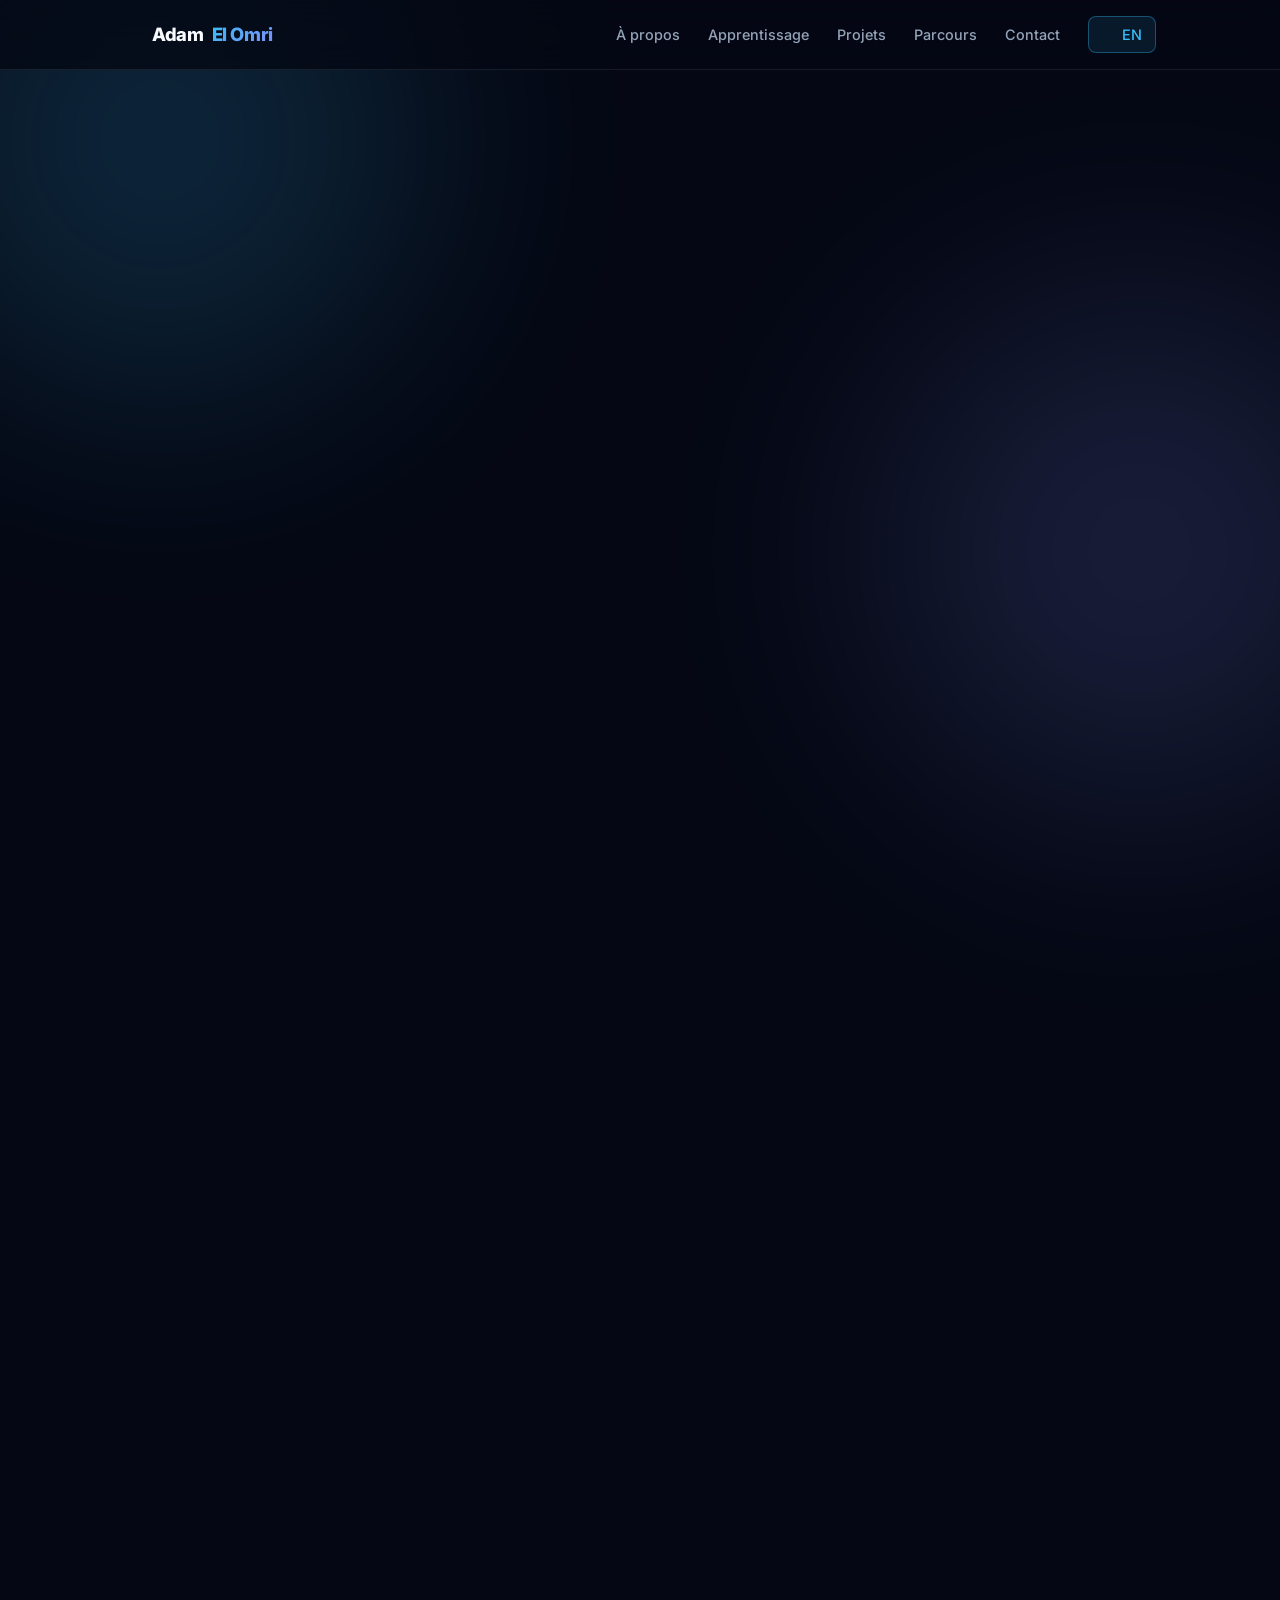
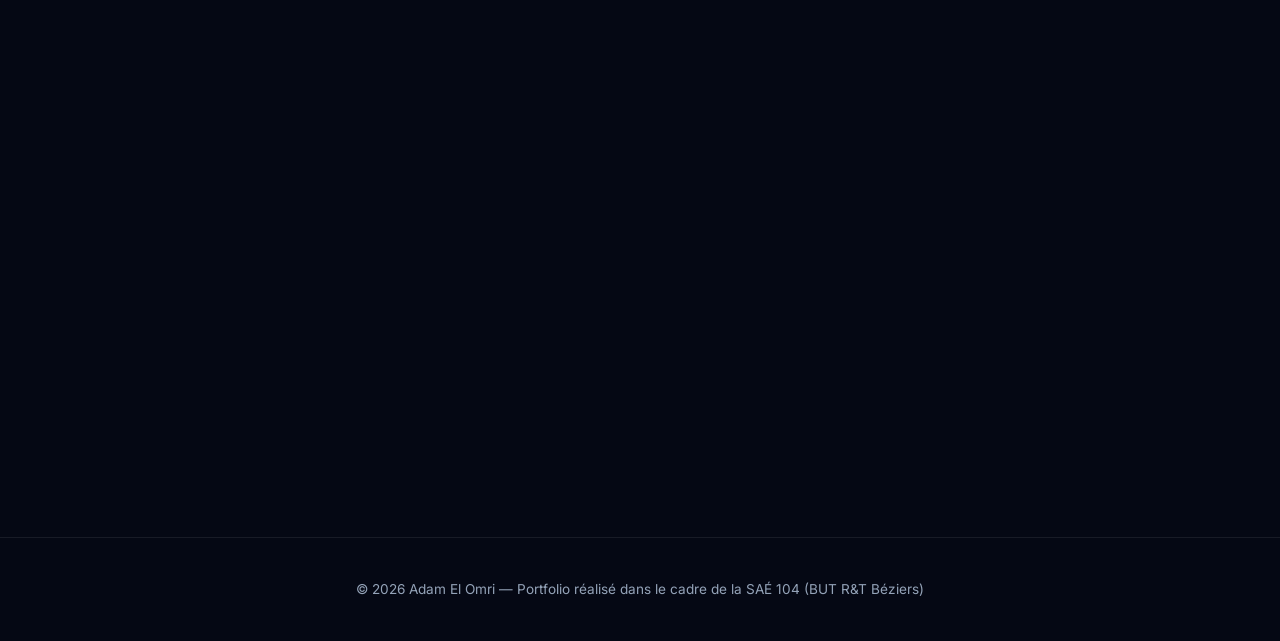
==== commit 1092e811: "Add animated icons and project imagery" ====
--- a/index.html
+++ b/index.html
@@ -5,39 +5,66 @@
   <meta name="viewport" content="width=device-width, initial-scale=1.0">
   <title>Adam El Omri — Étudiant en BUT R&T</title>
   <link rel="stylesheet" href="style.css">
+  <script src="https://unpkg.com/lucide@latest"></script>
 </head>
 <body>
+  <div class="bg-glow bg-glow-1"></div>
+  <div class="bg-glow bg-glow-2"></div>
 
   <header>
     <nav>
-      <a href="#" class="logo">Adam <span>El Omri</span></a>
+      <a href="#" class="logo"><i data-lucide="terminal"></i> Adam <span>El Omri</span></a>
       <ul class="nav-links">
         <li><a href="#apropos">À propos</a></li>
         <li><a href="#apprentissage">Apprentissage</a></li>
         <li><a href="#projets">Projets</a></li>
         <li><a href="#parcours">Parcours</a></li>
         <li><a href="#contact">Contact</a></li>
-        <li><a href="index-en.html" class="lang-btn">EN</a></li>
+        <li><a href="index-en.html" class="lang-btn"><i data-lucide="globe"></i> EN</a></li>
       </ul>
     </nav>
   </header>
 
   <main>
-    <section class="hero">
-      <div class="badge"><span class="dot"></span> 1ère année BUT Réseaux & Télécommunications</div>
-      <h1>Adam El Omri</h1>
-      <p>
-        Étudiant à l'IUT de Béziers (Université de Montpellier). Curieux de comprendre comment fonctionnent 
-        les réseaux, les systèmes informatiques et la cybersécurité de l'intérieur.
-      </p>
-      <div class="cta-group">
-        <a href="#apprentissage" class="btn btn-primary">Découvrir mon profil</a>
-        <a href="#contact" class="btn btn-secondary">Me contacter</a>
-      </div>
-    </section>
-
-    <section id="apropos">
-      <h2>À propos</h2>
+    <section class="hero reveal">
+      <div>
+        <div class="badge"><span class="dot"></span> 1ère année BUT Réseaux & Télécommunications</div>
+        <h1>Adam El Omri</h1>
+        <p>
+          Étudiant à l'IUT de Béziers (Université de Montpellier). Curieux de comprendre comment fonctionnent
+          les réseaux, les systèmes informatiques et la cybersécurité de l'intérieur.
+        </p>
+        <div class="cta-group">
+          <a href="#apprentissage" class="btn btn-primary"><i data-lucide="compass"></i> Découvrir mon profil</a>
+          <a href="#contact" class="btn btn-secondary"><i data-lucide="mail"></i> Me contacter</a>
+        </div>
+      </div>
+
+      <div class="terminal-card">
+        <div class="terminal-header">
+          <span class="t-dot t-red"></span>
+          <span class="t-dot t-yellow"></span>
+          <span class="t-dot t-green"></span>
+          <span class="t-title">adam@iut-beziers: ~</span>
+        </div>
+        <div class="terminal-body">
+          <div><span class="t-prompt">$</span> <span class="t-cmd">whoami</span></div>
+          <div class="t-out">Adam El Omri — Étudiant BUT R&T</div>
+          <div><span class="t-prompt">$</span> <span class="t-cmd">cat objectifs.txt</span></div>
+          <div class="t-out">→ Réseaux & Infrastructures</div>
+          <div class="t-out">→ Administration Linux</div>
+          <div class="t-out">→ Cybersécurité & Cloud</div>
+          <div><span class="t-prompt">$</span> <span class="t-cmd">status</span></div>
+          <div class="t-out">En cours d'apprentissage (Semestre 1) <span class="t-cursor"></span></div>
+        </div>
+      </div>
+    </section>
+
+    <section id="apropos" class="reveal">
+      <div class="section-header">
+        <i data-lucide="user"></i>
+        <h2>À propos</h2>
+      </div>
       <p class="section-sub">Mon parcours et ce qui m'a amené en Réseaux & Télécommunications.</p>
       <div class="card">
         <p>
@@ -50,11 +77,15 @@
       </div>
     </section>
 
-    <section id="apprentissage">
-      <h2>En cours d'acquisition</h2>
+    <section id="apprentissage" class="reveal">
+      <div class="section-header">
+        <i data-lucide="book-open"></i>
+        <h2>En cours d'acquisition</h2>
+      </div>
       <p class="section-sub">Les bases que je découvre et pratique actuellement en 1ère année de BUT.</p>
       <div class="grid">
         <div class="card">
+          <div class="icon-box"><i data-lucide="network"></i></div>
           <span class="card-label">Découverte</span>
           <h3>Réseaux & Télécoms</h3>
           <ul>
@@ -64,6 +95,7 @@
           </ul>
         </div>
         <div class="card">
+          <div class="icon-box"><i data-lucide="server"></i></div>
           <span class="card-label">Pratique en TP</span>
           <h3>Systèmes & Linux</h3>
           <ul>
@@ -73,6 +105,7 @@
           </ul>
         </div>
         <div class="card">
+          <div class="icon-box"><i data-lucide="code-2"></i></div>
           <span class="card-label">Bases</span>
           <h3>Web & Programmation</h3>
           <ul>
@@ -84,51 +117,68 @@
       </div>
     </section>
 
-    <section id="projets">
-      <h2>Projets & Travaux</h2>
+    <section id="projets" class="reveal">
+      <div class="section-header">
+        <i data-lucide="folder-git-2"></i>
+        <h2>Projets & Travaux</h2>
+      </div>
       <p class="section-sub">Quelques réalisations concrètes effectuées au lycée et en début de BUT.</p>
       <div class="grid">
-        <div class="card">
-          <span class="card-label">Projet Terminale STI2D</span>
-          <h3>Prototype de dirigeable piloté en Wi-Fi</h3>
-          <p>
-            Conception en équipe d'un mini-dirigeable contrôlé à distance via un microcontrôleur ESP32 
-            et une petite interface Android, présenté au baccalauréat.
-          </p>
-          <div class="tags">
-            <span class="tag">ESP32</span>
-            <span class="tag">Arduino</span>
-            <span class="tag">Wi-Fi</span>
-            <span class="tag">Électronique</span>
-          </div>
-        </div>
-        <div class="card">
-          <span class="card-label">SAÉ 104 — IUT Béziers</span>
-          <h3>Ce portfolio bilingue</h3>
-          <p>
-            Premier site de présentation réalisé en HTML/CSS sans générateur automatique, hébergé 
-            sur GitHub Pages pour apprendre les bases de la publication Web.
-          </p>
-          <div class="tags">
-            <span class="tag">HTML5</span>
-            <span class="tag">CSS3</span>
-            <span class="tag">GitHub Pages</span>
-          </div>
-        </div>
-      </div>
-    </section>
-
-    <section id="parcours">
-      <h2>Parcours & Centres d'intérêt</h2>
+        <div class="card project-card">
+          <div class="project-img-wrap">
+            <img class="project-img" src="https://images.unsplash.com/photo-1518770660439-4636190af475?auto=format&fit=crop&w=800&q=80" alt="Circuit électronique et microcontrôleur">
+          </div>
+          <div class="project-content">
+            <span class="card-label">Projet Terminale STI2D</span>
+            <h3>Prototype de dirigeable piloté en Wi-Fi</h3>
+            <p>
+              Conception en équipe d'un mini-dirigeable contrôlé à distance via un microcontrôleur ESP32
+              et une petite interface Android, présenté au baccalauréat.
+            </p>
+            <div class="tags">
+              <span class="tag">ESP32</span>
+              <span class="tag">Arduino</span>
+              <span class="tag">Wi-Fi</span>
+              <span class="tag">Électronique</span>
+            </div>
+          </div>
+        </div>
+
+        <div class="card project-card">
+          <div class="project-img-wrap">
+            <img class="project-img" src="https://images.unsplash.com/photo-1555066931-4365d14bab8c?auto=format&fit=crop&w=800&q=80" alt="Code Web sur écran">
+          </div>
+          <div class="project-content">
+            <span class="card-label">SAÉ 104 — IUT Béziers</span>
+            <h3>Ce portfolio bilingue</h3>
+            <p>
+              Premier site de présentation réalisé en HTML/CSS sans générateur automatique, hébergé
+              sur GitHub Pages pour apprendre les bases de la publication Web.
+            </p>
+            <div class="tags">
+              <span class="tag">HTML5</span>
+              <span class="tag">CSS3</span>
+              <span class="tag">GitHub Pages</span>
+            </div>
+          </div>
+        </div>
+      </div>
+    </section>
+
+    <section id="parcours" class="reveal">
+      <div class="section-header">
+        <i data-lucide="graduation-cap"></i>
+        <h2>Parcours & Centres d'intérêt</h2>
+      </div>
       <p class="section-sub">Ma formation actuelle et ce qui m'anime en dehors des cours.</p>
-      <div class="timeline" style="margin-bottom: 2rem;">
+      <div class="timeline">
         <div class="timeline-item">
-          <div class="timeline-date">Depuis septembre 2026</div>
+          <div class="timeline-date"><i data-lucide="calendar"></i> Depuis septembre 2026</div>
           <div class="timeline-title">BUT Réseaux et Télécommunications (1ère année)</div>
           <p>IUT de Béziers — Université de Montpellier</p>
         </div>
         <div class="timeline-item">
-          <div class="timeline-date">2025 — 2026</div>
+          <div class="timeline-date"><i data-lucide="calendar"></i> 2025 — 2026</div>
           <div class="timeline-title">Baccalauréat STI2D — Spécialité SIN</div>
           <p>Lycée Charles Renouvier, Prades (66)</p>
         </div>
@@ -136,21 +186,24 @@
 
       <div class="grid">
         <div class="card">
+          <div class="icon-box"><i data-lucide="cpu"></i></div>
           <h3>Hardware & Bidouille PC</h3>
           <p>Montage de PC, entretien matériel, configuration d'environnements Linux et résolution de pannes.</p>
         </div>
         <div class="card">
+          <div class="icon-box"><i data-lucide="trophy"></i></div>
           <h3>Sport</h3>
-          <p>Pratique du basketball en club, suivi de l'actualité sportive (basket et football).</p>
-        </div>
-        <div class="card">
+          <p>Suivi de l'actualité sportive (basketball et football) et pratique sportive.</p>
+        </div>
+        <div class="card">
+          <div class="icon-box"><i data-lucide="gamepad-2"></i></div>
           <h3>Culture numérique</h3>
           <p>Veille technologique sur le matériel informatique, les jeux vidéo PC et les nouvelles technologies.</p>
         </div>
       </div>
     </section>
 
-    <section id="contact">
+    <section id="contact" class="reveal">
       <div class="contact-box">
         <h2>Me contacter</h2>
         <p>
@@ -158,8 +211,8 @@
           Vous pouvez me joindre par mail professionnel ou sur LinkedIn.
         </p>
         <div class="cta-group">
-          <a href="mailto:prenom.nom.pro@gmail.com" class="btn btn-primary">Envoyer un e-mail</a>
-          <a href="https://www.linkedin.com/in/ton-profil/" target="_blank" rel="noopener noreferrer" class="btn btn-secondary">Profil LinkedIn</a>
+          <a href="mailto:adam.elomri@proton.me" class="btn btn-primary"><i data-lucide="send"></i> Envoyer un e-mail</a>
+          <a href="https://www.linkedin.com/in/adam-e-38a553444/" target="_blank" rel="noopener noreferrer" class="btn btn-secondary"><i data-lucide="linkedin"></i> Profil LinkedIn</a>
         </div>
       </div>
     </section>
@@ -169,5 +222,16 @@
     © 2026 Adam El Omri — Portfolio réalisé dans le cadre de la SAÉ 104 (BUT R&T Béziers)
   </footer>
 
+  <script>
+    lucide.createIcons();
+    const observer = new IntersectionObserver((entries) => {
+      entries.forEach(entry => {
+        if (entry.isIntersecting) {
+          entry.target.classList.add('visible');
+        }
+      });
+    }, { threshold: 0.12 });
+    document.querySelectorAll('.reveal').forEach(el => observer.observe(el));
+  </script>
 </body>
 </html>
--- a/style.css
+++ b/style.css
@@ -1,15 +1,15 @@
-@import url('https://fonts.googleapis.com/css2?family=Inter:wght@400;500;600;700;800&display=swap');
+@import url('https://fonts.googleapis.com/css2?family=Inter:wght@400;500;600;700;800&family=JetBrains+Mono:wght@400;500&display=swap');
 
 :root {
-  --bg: #060913;
-  --surface: rgba(17, 25, 40, 0.65);
-  --surface-hover: rgba(30, 41, 59, 0.75);
+  --bg: #050814;
+  --surface: rgba(15, 23, 42, 0.65);
+  --surface-hover: rgba(30, 41, 59, 0.8);
   --text: #f8fafc;
   --muted: #94a3b8;
   --accent: #38bdf8;
   --accent-2: #818cf8;
   --border: rgba(255, 255, 255, 0.08);
-  --border-hover: rgba(56, 189, 248, 0.4);
+  --border-hover: rgba(56, 189, 248, 0.45);
 }
 
 * {
@@ -25,27 +25,56 @@
 body {
   font-family: 'Inter', system-ui, -apple-system, sans-serif;
   background-color: var(--bg);
-  background-image:
-    radial-gradient(circle at 15% 10%, rgba(56, 189, 248, 0.12), transparent 35%),
-    radial-gradient(circle at 85% 30%, rgba(129, 140, 248, 0.12), transparent 35%);
-  background-attachment: fixed;
   color: var(--text);
   line-height: 1.65;
+  overflow-x: hidden;
+  position: relative;
+}
+
+/* Halos lumineux animés en arrière-plan */
+.bg-glow {
+  position: fixed;
+  width: 520px;
+  height: 520px;
+  border-radius: 50%;
+  filter: blur(120px);
+  opacity: 0.16;
+  z-index: -1;
+  pointer-events: none;
+  animation: floatGlow 14s ease-in-out infinite alternate;
+}
+
+.bg-glow-1 {
+  top: -120px;
+  left: -100px;
+  background: var(--accent);
+}
+
+.bg-glow-2 {
+  bottom: 10%;
+  right: -120px;
+  background: var(--accent-2);
+  animation-delay: -7s;
+}
+
+@keyframes floatGlow {
+  0% { transform: translate(0, 0) scale(1); }
+  100% { transform: translate(40px, 35px) scale(1.12); }
 }
 
 /* Navigation */
 header {
   position: sticky;
   top: 0;
-  background: rgba(6, 9, 19, 0.75);
-  backdrop-filter: blur(14px);
-  -webkit-backdrop-filter: blur(14px);
+  background: rgba(5, 8, 20, 0.78);
+  backdrop-filter: blur(16px);
+  -webkit-backdrop-filter: blur(16px);
   border-bottom: 1px solid var(--border);
   z-index: 100;
 }
 
 nav {
-  max-width: 1040px;
+  max-width: 1080px;
   margin: 0 auto;
   padding: 1rem 1.5rem;
   display: flex;
@@ -59,6 +88,15 @@
   letter-spacing: -0.02em;
   color: var(--text);
   text-decoration: none;
+  display: inline-flex;
+  align-items: center;
+  gap: 0.5rem;
+}
+
+.logo i {
+  color: var(--accent);
+  width: 20px;
+  height: 20px;
 }
 
 .logo span {
@@ -87,6 +125,9 @@
 }
 
 .lang-btn {
+  display: inline-flex;
+  align-items: center;
+  gap: 0.35rem;
   padding: 0.35rem 0.8rem;
   background: rgba(56, 189, 248, 0.1);
   border: 1px solid rgba(56, 189, 248, 0.35);
@@ -96,6 +137,11 @@
   transition: all 0.2s ease;
 }
 
+.lang-btn i {
+  width: 15px;
+  height: 15px;
+}
+
 .lang-btn:hover {
   background: var(--accent);
   color: var(--bg) !important;
@@ -103,13 +149,13 @@
 
 /* Layout */
 main {
-  max-width: 1040px;
+  max-width: 1080px;
   margin: 0 auto;
   padding: 0 1.5rem;
 }
 
 section {
-  padding: 5rem 0;
+  padding: 5.5rem 0;
   border-bottom: 1px solid var(--border);
 }
 
@@ -117,18 +163,34 @@
   border-bottom: none;
 }
 
-/* Hero */
+/* Animations d'apparition au scroll */
+.reveal {
+  opacity: 0;
+  transform: translateY(28px);
+  transition: opacity 0.7s cubic-bezier(0.22, 1, 0.36, 1), transform 0.7s cubic-bezier(0.22, 1, 0.36, 1);
+}
+
+.reveal.visible {
+  opacity: 1;
+  transform: translateY(0);
+}
+
+/* Hero en 2 colonnes */
 .hero {
-  padding: 7rem 0 5.5rem;
+  padding: 6rem 0 5rem;
+  display: grid;
+  grid-template-columns: 1.2fr 0.9fr;
+  gap: 3rem;
+  align-items: center;
 }
 
 .badge {
   display: inline-flex;
   align-items: center;
   gap: 0.5rem;
-  padding: 0.4rem 0.9rem;
+  padding: 0.4rem 0.95rem;
   background: rgba(56, 189, 248, 0.08);
-  border: 1px solid rgba(56, 189, 248, 0.25);
+  border: 1px solid rgba(56, 189, 248, 0.28);
   color: var(--accent);
   border-radius: 999px;
   font-size: 0.85rem;
@@ -142,6 +204,12 @@
   background: var(--accent);
   border-radius: 50%;
   box-shadow: 0 0 10px var(--accent);
+  animation: pulseDot 2s infinite;
+}
+
+@keyframes pulseDot {
+  0%, 100% { opacity: 1; transform: scale(1); }
+  50% { opacity: 0.4; transform: scale(1.35); }
 }
 
 h1 {
@@ -156,17 +224,93 @@
 }
 
 .hero p {
-  font-size: 1.15rem;
-  color: var(--muted);
-  max-width: 640px;
+  font-size: 1.12rem;
+  color: var(--muted);
   margin-bottom: 2.25rem;
+}
+
+/* Fenêtre Terminal animée dans le Hero */
+.terminal-card {
+  background: rgba(10, 15, 30, 0.85);
+  border: 1px solid var(--border);
+  border-radius: 16px;
+  overflow: hidden;
+  box-shadow: 0 24px 60px rgba(0, 0, 0, 0.45);
+  animation: floatCard 6s ease-in-out infinite;
+}
+
+@keyframes floatCard {
+  0%, 100% { transform: translateY(0px); }
+  50% { transform: translateY(-8px); }
+}
+
+.terminal-header {
+  display: flex;
+  align-items: center;
+  gap: 0.45rem;
+  padding: 0.75rem 1rem;
+  background: rgba(255, 255, 255, 0.04);
+  border-bottom: 1px solid var(--border);
+}
+
+.t-dot {
+  width: 10px;
+  height: 10px;
+  border-radius: 50%;
+}
+.t-red { background: #ef4444; }
+.t-yellow { background: #eab308; }
+.t-green { background: #22c55e; }
+
+.t-title {
+  margin-left: 0.5rem;
+  font-family: 'JetBrains Mono', monospace;
+  font-size: 0.75rem;
+  color: var(--muted);
+}
+
+.terminal-body {
+  padding: 1.25rem;
+  font-family: 'JetBrains Mono', monospace;
+  font-size: 0.84rem;
+  line-height: 1.8;
+  color: #cbd5e1;
+}
+
+.t-prompt { color: var(--accent); }
+.t-cmd { color: #f8fafc; font-weight: 500; }
+.t-out { color: var(--muted); padding-left: 0.5rem; }
+.t-cursor {
+  display: inline-block;
+  width: 8px;
+  height: 15px;
+  background: var(--accent);
+  vertical-align: middle;
+  animation: blink 1s step-end infinite;
+}
+
+@keyframes blink {
+  50% { opacity: 0; }
+}
+
+/* Titres de sections */
+.section-header {
+  display: flex;
+  align-items: center;
+  gap: 0.75rem;
+  margin-bottom: 0.45rem;
+}
+
+.section-header i {
+  color: var(--accent);
+  width: 26px;
+  height: 26px;
 }
 
 h2 {
   font-size: 1.85rem;
   font-weight: 700;
   letter-spacing: -0.02em;
-  margin-bottom: 0.5rem;
 }
 
 .section-sub {
@@ -176,17 +320,17 @@
 }
 
 h3 {
-  font-size: 1.1rem;
+  font-size: 1.12rem;
   font-weight: 600;
   color: var(--text);
-  margin-bottom: 0.6rem;
+  margin-bottom: 0.55rem;
 }
 
 p {
   color: var(--muted);
 }
 
-/* Buttons */
+/* Boutons */
 .cta-group {
   display: flex;
   gap: 1rem;
@@ -196,7 +340,7 @@
 .btn {
   display: inline-flex;
   align-items: center;
-  gap: 0.5rem;
+  gap: 0.55rem;
   padding: 0.8rem 1.5rem;
   border-radius: 10px;
   text-decoration: none;
@@ -205,18 +349,23 @@
   transition: transform 0.2s ease, box-shadow 0.2s ease, background 0.2s ease, border-color 0.2s ease;
 }
 
+.btn i {
+  width: 18px;
+  height: 18px;
+}
+
 .btn:hover {
   transform: translateY(-2px);
 }
 
 .btn-primary {
   background: linear-gradient(135deg, var(--accent), var(--accent-2));
-  color: #060913;
-  box-shadow: 0 8px 24px rgba(56, 189, 248, 0.2);
+  color: #050814;
+  box-shadow: 0 8px 24px rgba(56, 189, 248, 0.22);
 }
 
 .btn-primary:hover {
-  box-shadow: 0 12px 28px rgba(56, 189, 248, 0.35);
+  box-shadow: 0 12px 30px rgba(56, 189, 248, 0.4);
 }
 
 .btn-secondary {
@@ -230,11 +379,11 @@
   background: var(--surface-hover);
 }
 
-/* Cards & Grids */
+/* Grilles & Cartes */
 .grid {
   display: grid;
   grid-template-columns: repeat(auto-fit, minmax(280px, 1fr));
-  gap: 1.35rem;
+  gap: 1.4rem;
 }
 
 .card {
@@ -243,23 +392,42 @@
   border: 1px solid var(--border);
   border-radius: 16px;
   padding: 1.65rem;
-  transition: transform 0.25s ease, border-color 0.25s ease, background 0.25s ease;
+  transition: transform 0.25s ease, border-color 0.25s ease, background 0.25s ease, box-shadow 0.25s ease;
 }
 
 .card:hover {
-  transform: translateY(-4px);
+  transform: translateY(-5px);
   border-color: var(--border-hover);
   background: var(--surface-hover);
+  box-shadow: 0 16px 36px rgba(0, 0, 0, 0.3);
+}
+
+.icon-box {
+  width: 44px;
+  height: 44px;
+  border-radius: 12px;
+  background: rgba(56, 189, 248, 0.12);
+  border: 1px solid rgba(56, 189, 248, 0.25);
+  display: inline-flex;
+  align-items: center;
+  justify-content: center;
+  color: var(--accent);
+  margin-bottom: 1.1rem;
+}
+
+.icon-box i {
+  width: 22px;
+  height: 22px;
 }
 
 .card-label {
   display: inline-block;
-  font-size: 0.75rem;
+  font-size: 0.74rem;
   font-weight: 600;
   text-transform: uppercase;
   letter-spacing: 0.06em;
   color: var(--accent);
-  margin-bottom: 0.65rem;
+  margin-bottom: 0.45rem;
 }
 
 .card ul {
@@ -270,23 +438,58 @@
 .card li {
   color: var(--muted);
   font-size: 0.94rem;
-  padding: 0.3rem 0;
+  padding: 0.32rem 0;
   display: flex;
   align-items: baseline;
   gap: 0.5rem;
 }
 
 .card li::before {
-  content: "•";
+  content: "▹";
   color: var(--accent);
   font-weight: bold;
+}
+
+/* Cartes Projets avec Images */
+.project-card {
+  padding: 0;
+  overflow: hidden;
+  display: flex;
+  flex-direction: column;
+}
+
+.project-img-wrap {
+  width: 100%;
+  height: 185px;
+  overflow: hidden;
+  background: linear-gradient(135deg, rgba(56, 189, 248, 0.2), rgba(129, 140, 248, 0.2));
+  border-bottom: 1px solid var(--border);
+}
+
+.project-img {
+  width: 100%;
+  height: 100%;
+  object-fit: cover;
+  transition: transform 0.45s ease;
+}
+
+.project-card:hover .project-img {
+  transform: scale(1.06);
+}
+
+.project-content {
+  padding: 1.5rem;
+  flex: 1;
+  display: flex;
+  flex-direction: column;
 }
 
 .tags {
   display: flex;
   flex-wrap: wrap;
   gap: 0.45rem;
-  margin-top: 1.25rem;
+  margin-top: auto;
+  padding-top: 1.25rem;
 }
 
 .tag {
@@ -303,44 +506,59 @@
 .timeline {
   display: flex;
   flex-direction: column;
-  gap: 1.5rem;
+  gap: 1.25rem;
+  margin-bottom: 2.25rem;
 }
 
 .timeline-item {
-  position: relative;
   padding: 1.4rem 1.6rem;
   background: var(--surface);
   border: 1px solid var(--border);
   border-left: 3px solid var(--accent);
   border-radius: 12px;
+  transition: transform 0.2s ease, border-color 0.2s ease;
+}
+
+.timeline-item:hover {
+  transform: translateX(4px);
+  border-color: var(--border-hover);
+  border-left-color: var(--accent);
 }
 
 .timeline-date {
+  display: inline-flex;
+  align-items: center;
+  gap: 0.4rem;
   font-size: 0.82rem;
   font-weight: 600;
   color: var(--accent);
-  margin-bottom: 0.25rem;
+  margin-bottom: 0.3rem;
+}
+
+.timeline-date i {
+  width: 14px;
+  height: 14px;
 }
 
 .timeline-title {
   font-size: 1.1rem;
   font-weight: 700;
   color: var(--text);
-  margin-bottom: 0.35rem;
+  margin-bottom: 0.3rem;
 }
 
 /* Contact Box */
 .contact-box {
-  background: linear-gradient(135deg, rgba(56, 189, 248, 0.08), rgba(129, 140, 248, 0.08));
+  background: linear-gradient(135deg, rgba(56, 189, 248, 0.09), rgba(129, 140, 248, 0.09));
   border: 1px solid var(--border);
   border-radius: 20px;
-  padding: 2.5rem;
+  padding: 3rem 2rem;
   text-align: center;
 }
 
 .contact-box p {
   max-width: 540px;
-  margin: 0.75rem auto 1.75rem;
+  margin: 0.75rem auto 2rem;
 }
 
 .contact-box .cta-group {
@@ -356,9 +574,11 @@
   border-top: 1px solid var(--border);
 }
 
-@media (max-width: 680px) {
-  .hero { padding: 4.5rem 0 3.5rem; }
-  section { padding: 3.5rem 0; }
+@media (max-width: 820px) {
+  .hero {
+    grid-template-columns: 1fr;
+    padding: 4rem 0 3.5rem;
+    gap: 2.5rem;
+  }
   .nav-links li:not(:last-child) { display: none; }
-  .contact-box { padding: 1.75rem; }
 }
